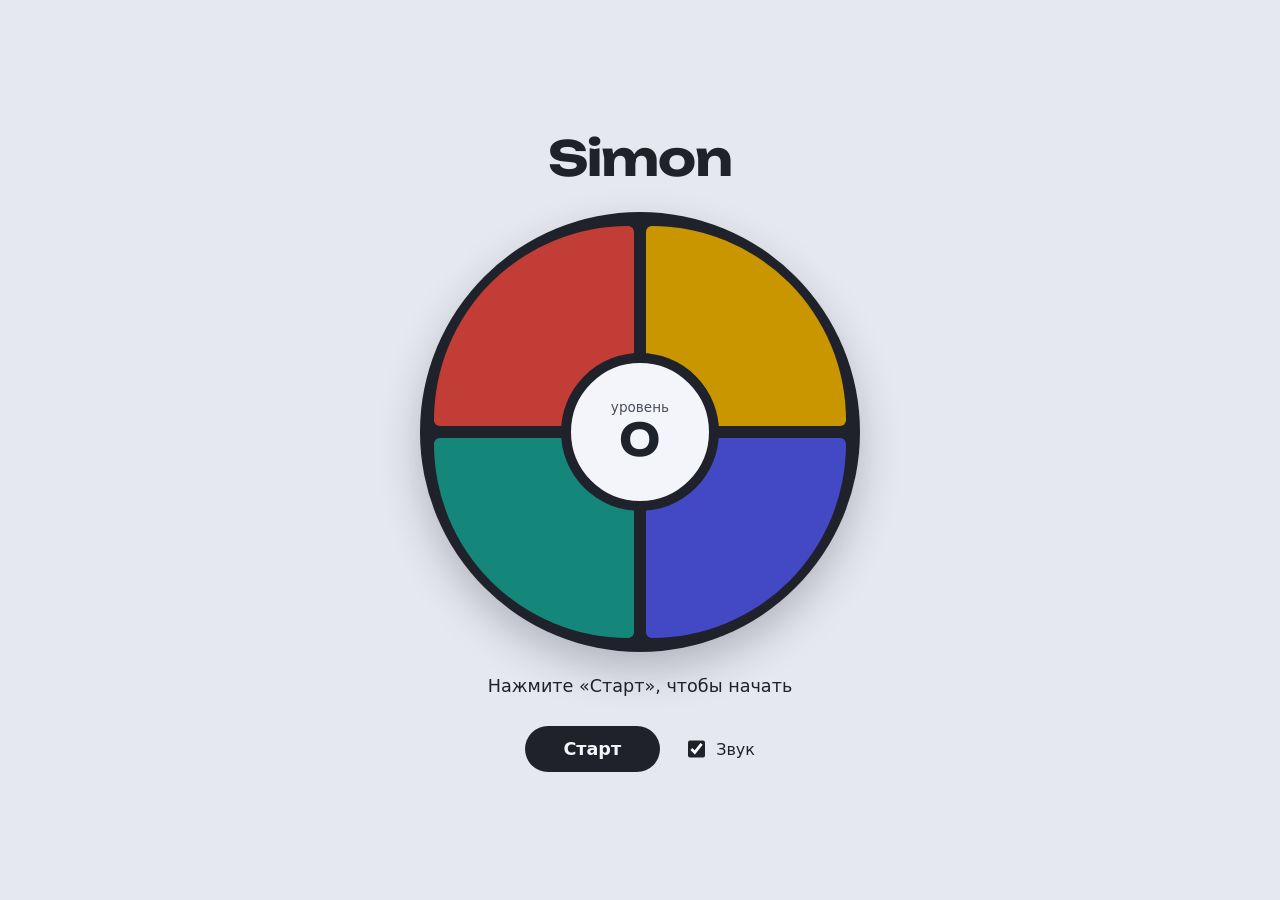
==== task5/index.html @ 237bbf78 "task5: Simon game" ====
<!DOCTYPE html>
<html lang="ru">
<head>
  <meta charset="UTF-8">
  <meta name="viewport" content="width=device-width, initial-scale=1">
  <title>Simon — лабораторная работа №5</title>
  <link rel="preconnect" href="https://fonts.googleapis.com">
  <link rel="preconnect" href="https://fonts.gstatic.com" crossorigin>
  <link href="https://fonts.googleapis.com/css2?family=Unbounded:wght@500;700&display=swap" rel="stylesheet">
  <link rel="stylesheet" href="style.css">
</head>
<body>
  <main class="game">
    <h1 class="title">Simon</h1>

    <div class="board is-locked" id="board" role="group" aria-label="Игровое поле">
      <button type="button" class="pad pad-0" data-pad="0" aria-label="Красный сектор"></button>
      <button type="button" class="pad pad-1" data-pad="1" aria-label="Жёлтый сектор"></button>
      <button type="button" class="pad pad-2" data-pad="2" aria-label="Бирюзовый сектор"></button>
      <button type="button" class="pad pad-3" data-pad="3" aria-label="Синий сектор"></button>

      <div class="hub" id="hub">
        <span class="hub-label">уровень</span>
        <output class="hub-level" id="level">0</output>
      </div>
    </div>

    <p class="status" id="status" role="status" aria-live="polite">Нажмите «Старт», чтобы начать</p>

    <div class="controls">
      <button type="button" class="start-btn" id="start">Старт</button>
      <label class="sound">
        <input type="checkbox" id="sound" checked>
        Звук
      </label>
    </div>
  </main>

  <script src="script.js"></script>
</body>
</html>
---- task5/style.css ----
:root {
  --paper: #e6e8f0;
  --paper-light: #f4f5fa;
  --ink: #20222b;
  --ink-soft: #4a4d5c;

  --red-off: #c23d36;
  --red-on: #ff8174;
  --yellow-off: #c99600;
  --yellow-on: #ffe066;
  --teal-off: #14877a;
  --teal-on: #5ff2dc;
  --blue-off: #4348c4;
  --blue-on: #9aa0ff;

  --error-bg: #ffd9d4;
  --error-ink: #8f1d12;
}

*,
*::before,
*::after {
  box-sizing: border-box;
}

body {
  margin: 0;
  min-height: 100vh;
  min-height: 100svh;
  background: var(--paper);
  color: var(--ink);
  font-family:
    system-ui,
    -apple-system,
    "Segoe UI",
    Roboto,
    sans-serif;
}

.game {
  min-height: inherit;
  display: flex;
  flex-direction: column;
  align-items: center;
  justify-content: center;
  gap: 1.5rem;
  padding: 1.5rem 1rem;
}

.title {
  margin: 0;
  font-family: "Unbounded", system-ui, sans-serif;
  font-weight: 700;
  font-size: clamp(2rem, 6vw, 3rem);
  letter-spacing: -0.02em;
}

.board {
  position: relative;
  display: grid;
  grid-template-columns: 1fr 1fr;
  grid-template-rows: 1fr 1fr;
  gap: 12px;
  width: min(88vw, 440px);
  aspect-ratio: 1;
  padding: 14px;
  background: var(--ink);
  border-radius: 50%;
  box-shadow: 0 18px 40px rgba(32, 34, 43, 0.25);
}

.pad {
  border: 0;
  border-radius: 6px;
  background: var(--off);
  cursor: pointer;
  transition:
    background-color 0.08s,
    box-shadow 0.08s,
    filter 0.12s;
}

.pad-0 {
  --off: var(--red-off);
  --on: var(--red-on);
  border-top-left-radius: 100%;
}
.pad-1 {
  --off: var(--yellow-off);
  --on: var(--yellow-on);
  border-top-right-radius: 100%;
}
.pad-2 {
  --off: var(--teal-off);
  --on: var(--teal-on);
  border-bottom-left-radius: 100%;
}
.pad-3 {
  --off: var(--blue-off);
  --on: var(--blue-on);
  border-bottom-right-radius: 100%;
}

.pad:focus-visible {
  outline: 4px solid var(--paper);
  outline-offset: -10px;
}

.board:not(.is-locked) .pad:hover {
  filter: brightness(1.12);
}

.board.is-locked .pad {
  cursor: not-allowed;
}

.pad.active {
  position: relative;
  z-index: 1;
  background: var(--on);
  box-shadow: 0 0 36px 6px var(--on);
  filter: none;
}

.hub {
  position: absolute;
  inset: 0;
  margin: auto;
  width: 36%;
  aspect-ratio: 1;
  display: grid;
  place-content: center;
  text-align: center;
  background: var(--paper-light);
  border: 10px solid var(--ink);
  border-radius: 50%;
  pointer-events: none;
}

.hub-label {
  font-size: 0.85rem;
  color: var(--ink-soft);
}

.hub-level {
  font-family: "Unbounded", system-ui, sans-serif;
  font-weight: 700;
  font-size: clamp(1.8rem, 8vw, 2.8rem);
  line-height: 1.1;
}

.hub.is-over {
  background: var(--error-bg);
  color: var(--error-ink);
}

.hub.is-over .hub-label {
  color: var(--error-ink);
}

.status {
  margin: 0;
  min-height: 1.5em;
  max-width: 28rem;
  text-align: center;
  font-size: 1.1rem;
}

.status.is-over {
  color: var(--error-ink);
  font-weight: 600;
}

.controls {
  display: flex;
  align-items: center;
  gap: 1.5rem;
}

.start-btn {
  padding: 0.8rem 2.4rem;
  border: 0;
  border-radius: 999px;
  background: var(--ink);
  color: var(--paper-light);
  font: inherit;
  font-size: 1.1rem;
  font-weight: 600;
  cursor: pointer;
  transition: background-color 0.15s;
}

.start-btn:hover {
  background: #383b4a;
}

.start-btn:focus-visible,
.sound input:focus-visible {
  outline: 3px solid var(--blue-off);
  outline-offset: 3px;
}

.sound {
  display: flex;
  align-items: center;
  gap: 0.5rem;
  cursor: pointer;
  user-select: none;
}

.sound input {
  width: 1.1rem;
  height: 1.1rem;
  accent-color: var(--ink);
}

@media (prefers-reduced-motion: reduce) {
  .pad,
  .start-btn {
    transition: none;
  }
}
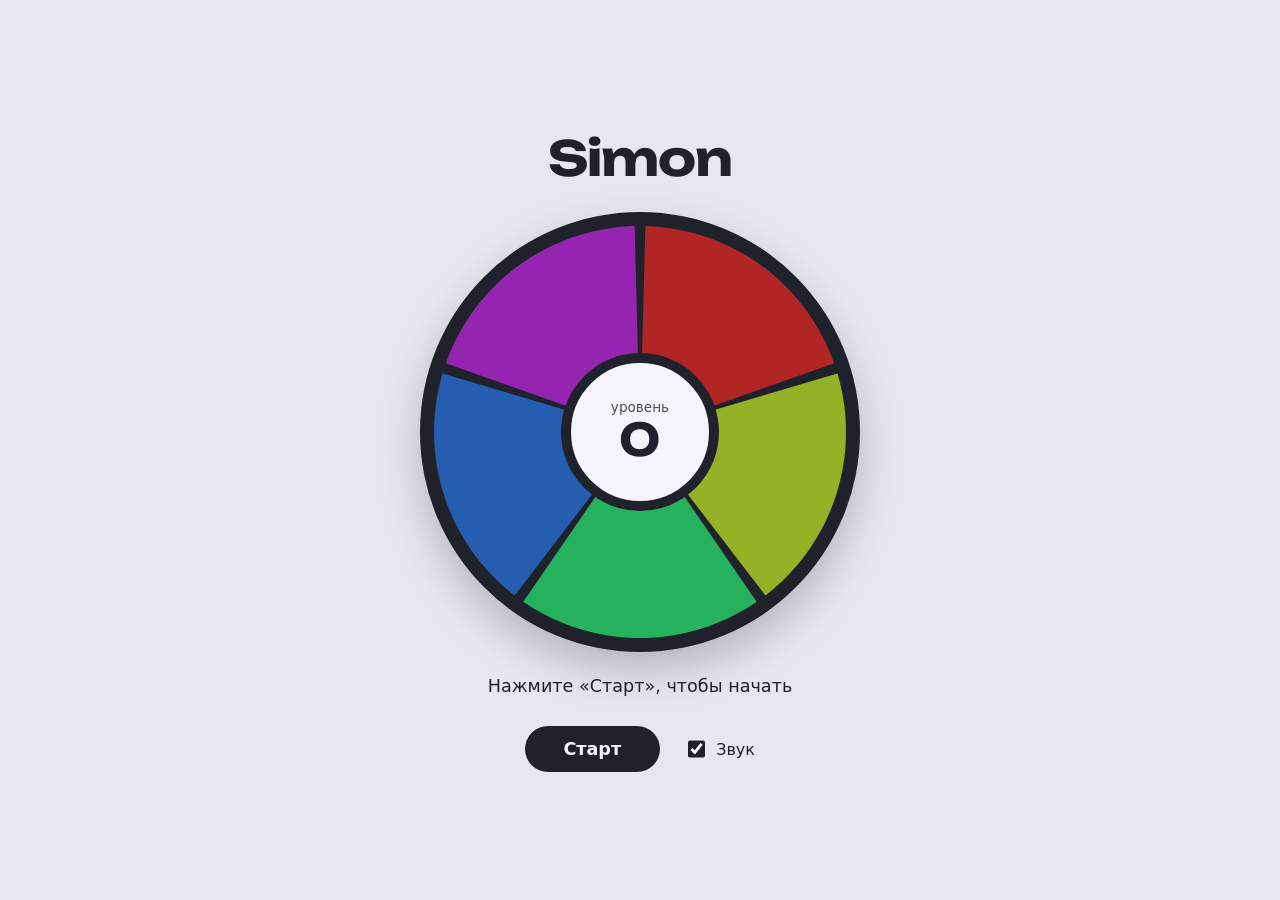
==== commit a45342ae: "Lab6" ====
--- a/task5/index.html
+++ b/task5/index.html
@@ -13,11 +13,13 @@
   <main class="game">
     <h1 class="title">Simon</h1>
 
+    <!-- Четыре сектора образуют единую фигуру (круг) на CSS Grid 2×2 -->
     <div class="board is-locked" id="board" role="group" aria-label="Игровое поле">
       <button type="button" class="pad pad-0" data-pad="0" aria-label="Красный сектор"></button>
       <button type="button" class="pad pad-1" data-pad="1" aria-label="Жёлтый сектор"></button>
       <button type="button" class="pad pad-2" data-pad="2" aria-label="Бирюзовый сектор"></button>
       <button type="button" class="pad pad-3" data-pad="3" aria-label="Синий сектор"></button>
+      <button type="button" class="pad pad-4" data-pad="4" aria-label="Зеленый сектор"></button>
 
       <div class="hub" id="hub">
         <span class="hub-label">уровень</span>
@@ -38,4 +40,4 @@
 
   <script src="script.js"></script>
 </body>
-</html>+</html>
--- a/task5/style.css
+++ b/task5/style.css
@@ -57,53 +57,28 @@
 
 .board {
   position: relative;
-  display: grid;
-  grid-template-columns: 1fr 1fr;
-  grid-template-rows: 1fr 1fr;
-  gap: 12px;
   width: min(88vw, 440px);
   aspect-ratio: 1;
-  padding: 14px;
   background: var(--ink);
   border-radius: 50%;
   box-shadow: 0 18px 40px rgba(32, 34, 43, 0.25);
 }
 
+/* Все кнопки лежат друг на друге на весь круг.
+   Форму клина каждой кнопке задаёт скрипт через clip-path. */
 .pad {
+  position: absolute;
+  inset: 14px;
+  padding: 0;
   border: 0;
-  border-radius: 6px;
   background: var(--off);
   cursor: pointer;
-  transition:
-    background-color 0.08s,
-    box-shadow 0.08s,
-    filter 0.12s;
-}
-
-.pad-0 {
-  --off: var(--red-off);
-  --on: var(--red-on);
-  border-top-left-radius: 100%;
-}
-.pad-1 {
-  --off: var(--yellow-off);
-  --on: var(--yellow-on);
-  border-top-right-radius: 100%;
-}
-.pad-2 {
-  --off: var(--teal-off);
-  --on: var(--teal-on);
-  border-bottom-left-radius: 100%;
-}
-.pad-3 {
-  --off: var(--blue-off);
-  --on: var(--blue-on);
-  border-bottom-right-radius: 100%;
+  transition: background-color 0.08s, filter 0.12s;
 }
 
 .pad:focus-visible {
-  outline: 4px solid var(--paper);
-  outline-offset: -10px;
+  outline: none;
+  filter: brightness(1.3);
 }
 
 .board:not(.is-locked) .pad:hover {
@@ -114,11 +89,9 @@
   cursor: not-allowed;
 }
 
+/* Подсветка сектора (добавляется скриптом на время показа/нажатия) */
 .pad.active {
-  position: relative;
-  z-index: 1;
   background: var(--on);
-  box-shadow: 0 0 36px 6px var(--on);
   filter: none;
 }
 
